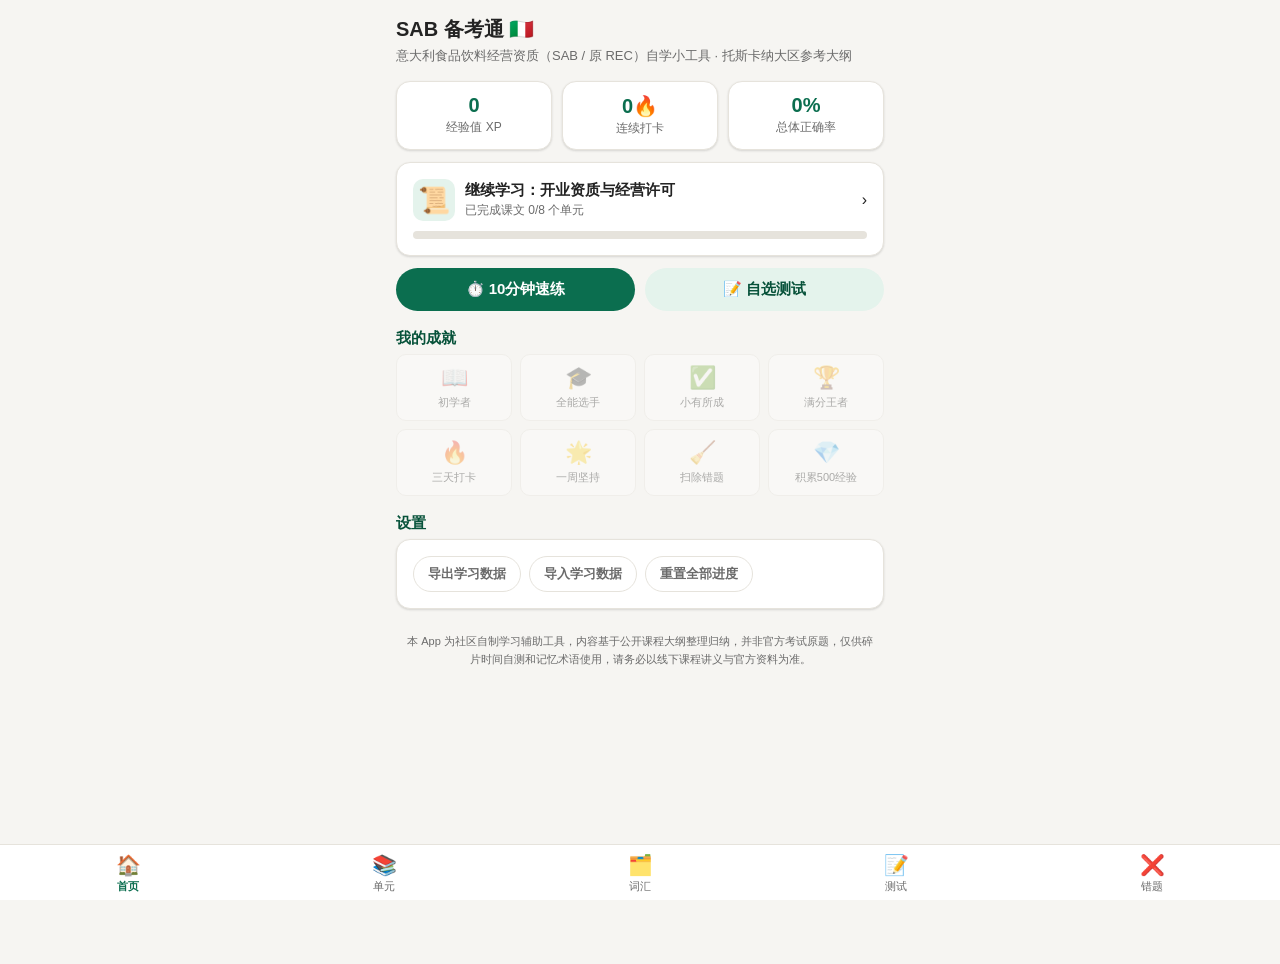
==== index.html @ dd78de37 "新增 SAB 备考通 App:意大利食品饮料经营资质自学自测工具 - 8 个单元课文讲解 + 中意术语卡片(开业资质、HACCP食品卫生、商品学、   酒精销售法规、职场安全、劳动法、民商法税务、经营" ====
<!doctype html>
<html lang="zh-CN">
<head>
  <meta charset="UTF-8" />
  <meta name="viewport" content="width=device-width, initial-scale=1, viewport-fit=cover" />
  <title>SAB 备考通 · 意大利食品饮料经营资质自测</title>
  <meta name="description" content="意大利 SAB（原REC）食品饮料经营资质自学与自测小工具：单元课文讲解、中意术语卡片、单元/混合/错题测试，自动评分，适合碎片时间学习。" />
  <meta name="theme-color" content="#0b6e4f" />
  <link rel="icon" href="icon.svg" type="image/svg+xml" />
  <link rel="apple-touch-icon" href="icon.svg" />
  <link rel="manifest" href="manifest.webmanifest" />
  <link rel="stylesheet" href="css/style.css" />
</head>
<body>
  <div id="app">
    <div class="empty-hint">正在加载…</div>
  </div>

  <script src="js/data.js"></script>
  <script src="js/storage.js"></script>
  <script src="js/quiz.js"></script>
  <script src="js/app.js"></script>
</body>
</html>
---- css/style.css ----
:root {
  --bg: #f6f5f2;
  --card: #ffffff;
  --text: #232323;
  --text-muted: #6b6b6b;
  --border: #e6e3dc;
  --primary: #0b6e4f;
  --primary-dark: #07523a;
  --primary-soft: #e4f3ec;
  --accent: #c1272d;
  --accent-soft: #fbe7e7;
  --warn: #b8860b;
  --shadow: 0 1px 3px rgba(0, 0, 0, 0.06), 0 1px 2px rgba(0, 0, 0, 0.08);
  --radius: 14px;
}

@media (prefers-color-scheme: dark) {
  :root {
    --bg: #15181a;
    --card: #1f2326;
    --text: #eceae6;
    --text-muted: #a3a3a3;
    --border: #2e3336;
    --primary: #35b787;
    --primary-dark: #2a9c72;
    --primary-soft: #12332a;
    --accent: #e5605f;
    --accent-soft: #3a2020;
    --warn: #d8a545;
    --shadow: 0 1px 3px rgba(0, 0, 0, 0.4);
  }
}

* {
  box-sizing: border-box;
}

body {
  margin: 0;
  background: var(--bg);
  color: var(--text);
  font-family: -apple-system, BlinkMacSystemFont, "Segoe UI", "PingFang SC", "Microsoft YaHei", sans-serif;
  padding-bottom: calc(64px + env(safe-area-inset-bottom));
}

#app {
  max-width: 520px;
  margin: 0 auto;
  padding: 16px 16px 24px;
  min-height: 100vh;
}

a {
  color: inherit;
}

h1, h2, h3 {
  margin: 0 0 8px;
}

.page-title {
  font-size: 20px;
  font-weight: 700;
  margin-bottom: 4px;
}

.page-sub {
  color: var(--text-muted);
  font-size: 13px;
  margin-bottom: 16px;
}

.card {
  background: var(--card);
  border: 1px solid var(--border);
  border-radius: var(--radius);
  padding: 16px;
  margin-bottom: 12px;
  box-shadow: var(--shadow);
}

.card.tappable {
  cursor: pointer;
  transition: transform 0.1s ease;
}
.card.tappable:active {
  transform: scale(0.98);
}

.row {
  display: flex;
  align-items: center;
  gap: 10px;
}

.row.between {
  justify-content: space-between;
}

.stat-row {
  display: flex;
  gap: 10px;
  margin-bottom: 12px;
}

.stat-box {
  flex: 1;
  background: var(--card);
  border: 1px solid var(--border);
  border-radius: var(--radius);
  padding: 12px;
  text-align: center;
  box-shadow: var(--shadow);
}

.stat-box .num {
  font-size: 20px;
  font-weight: 700;
  color: var(--primary);
}

.stat-box .label {
  font-size: 12px;
  color: var(--text-muted);
  margin-top: 2px;
}

.btn {
  display: inline-flex;
  align-items: center;
  justify-content: center;
  gap: 6px;
  border: none;
  border-radius: 999px;
  padding: 12px 20px;
  font-size: 15px;
  font-weight: 600;
  cursor: pointer;
  width: 100%;
  background: var(--primary);
  color: white;
}

.btn:active {
  background: var(--primary-dark);
}

.btn.secondary {
  background: var(--primary-soft);
  color: var(--primary-dark);
}

.btn.ghost {
  background: transparent;
  color: var(--text-muted);
  border: 1px solid var(--border);
}

.btn.small {
  width: auto;
  padding: 8px 14px;
  font-size: 13px;
}

.btn:disabled {
  opacity: 0.5;
  cursor: default;
}

.progress-bar {
  height: 8px;
  border-radius: 4px;
  background: var(--border);
  overflow: hidden;
}

.progress-bar > div {
  height: 100%;
  background: var(--primary);
  border-radius: 4px;
  transition: width 0.3s ease;
}

.unit-icon {
  font-size: 26px;
  width: 42px;
  height: 42px;
  display: flex;
  align-items: center;
  justify-content: center;
  background: var(--primary-soft);
  border-radius: 10px;
  flex-shrink: 0;
}

.unit-title {
  font-weight: 600;
  font-size: 15px;
}

.unit-sub {
  font-size: 12px;
  color: var(--text-muted);
  margin-top: 2px;
}

.badge-pill {
  font-size: 11px;
  padding: 2px 8px;
  border-radius: 999px;
  background: var(--primary-soft);
  color: var(--primary-dark);
  font-weight: 600;
  white-space: nowrap;
}

.section-heading {
  font-weight: 700;
  font-size: 15px;
  margin: 18px 0 6px;
  color: var(--primary-dark);
}

.section-heading:first-child {
  margin-top: 0;
}

ul.points {
  margin: 0;
  padding-left: 18px;
}

ul.points li {
  margin-bottom: 8px;
  line-height: 1.55;
  font-size: 14px;
}

.glossary-card {
  border: 1px solid var(--border);
  border-radius: 10px;
  padding: 10px 12px;
  margin-bottom: 8px;
  background: var(--card);
}

.glossary-term {
  font-weight: 700;
  color: var(--primary-dark);
  font-size: 14px;
}

.glossary-full {
  font-size: 12px;
  color: var(--text-muted);
  font-style: italic;
}

.glossary-zh {
  font-size: 13.5px;
  margin-top: 4px;
  line-height: 1.5;
}

.tag {
  font-size: 11px;
  color: var(--text-muted);
  border: 1px solid var(--border);
  border-radius: 999px;
  padding: 1px 8px;
}

.search-input {
  width: 100%;
  padding: 10px 14px;
  border-radius: 999px;
  border: 1px solid var(--border);
  background: var(--card);
  color: var(--text);
  font-size: 14px;
  margin-bottom: 12px;
}

/* ---------- Quiz ---------- */
.quiz-progress {
  font-size: 13px;
  color: var(--text-muted);
  margin-bottom: 8px;
}

.quiz-question {
  font-size: 16px;
  font-weight: 600;
  line-height: 1.5;
  margin-bottom: 16px;
}

.option-btn {
  display: block;
  width: 100%;
  text-align: left;
  padding: 12px 14px;
  border-radius: 10px;
  border: 1px solid var(--border);
  background: var(--card);
  color: var(--text);
  font-size: 14.5px;
  margin-bottom: 10px;
  cursor: pointer;
  line-height: 1.45;
}

.option-btn.correct {
  border-color: var(--primary);
  background: var(--primary-soft);
  font-weight: 600;
}

.option-btn.wrong {
  border-color: var(--accent);
  background: var(--accent-soft);
}

.option-btn:disabled {
  cursor: default;
}

.explain-box {
  background: var(--primary-soft);
  border-radius: 10px;
  padding: 12px 14px;
  font-size: 13.5px;
  line-height: 1.55;
  color: var(--text);
  margin: 10px 0 16px;
}

.result-score {
  text-align: center;
  padding: 16px 0 8px;
}

.result-score .big {
  font-size: 40px;
  font-weight: 800;
  color: var(--primary);
}

.wrong-item {
  border: 1px solid var(--border);
  border-radius: 10px;
  padding: 10px 12px;
  margin-bottom: 8px;
}

.wrong-item .q {
  font-weight: 600;
  font-size: 14px;
  margin-bottom: 4px;
}

.wrong-item .meta {
  font-size: 12px;
  color: var(--text-muted);
}

/* ---------- Bottom nav ---------- */
.tabbar {
  position: fixed;
  left: 0;
  right: 0;
  bottom: 0;
  display: flex;
  background: var(--card);
  border-top: 1px solid var(--border);
  padding-bottom: env(safe-area-inset-bottom);
  z-index: 10;
}

.tab-item {
  flex: 1;
  text-align: center;
  padding: 8px 0 6px;
  font-size: 11px;
  color: var(--text-muted);
  background: none;
  border: none;
  cursor: pointer;
}

.tab-item .icon {
  font-size: 20px;
  display: block;
  margin-bottom: 2px;
}

.tab-item.active {
  color: var(--primary);
  font-weight: 700;
}

.empty-hint {
  text-align: center;
  color: var(--text-muted);
  font-size: 13px;
  padding: 30px 10px;
}

.badge-grid {
  display: grid;
  grid-template-columns: repeat(4, 1fr);
  gap: 8px;
}

.badge-cell {
  text-align: center;
  padding: 10px 4px;
  border-radius: 10px;
  border: 1px solid var(--border);
  font-size: 11px;
  background: var(--card);
}

.badge-cell.locked {
  opacity: 0.35;
}

.badge-cell .icon {
  font-size: 22px;
  display: block;
  margin-bottom: 4px;
}

.top-actions {
  display: flex;
  gap: 8px;
  margin-bottom: 12px;
}

.footer-note {
  text-align: center;
  font-size: 11px;
  color: var(--text-muted);
  margin-top: 24px;
  line-height: 1.6;
  padding: 0 8px;
}

textarea.debug-box {
  width: 100%;
  height: 120px;
  font-family: monospace;
  font-size: 11px;
  border-radius: 8px;
  border: 1px solid var(--border);
  background: var(--card);
  color: var(--text);
  padding: 8px;
}
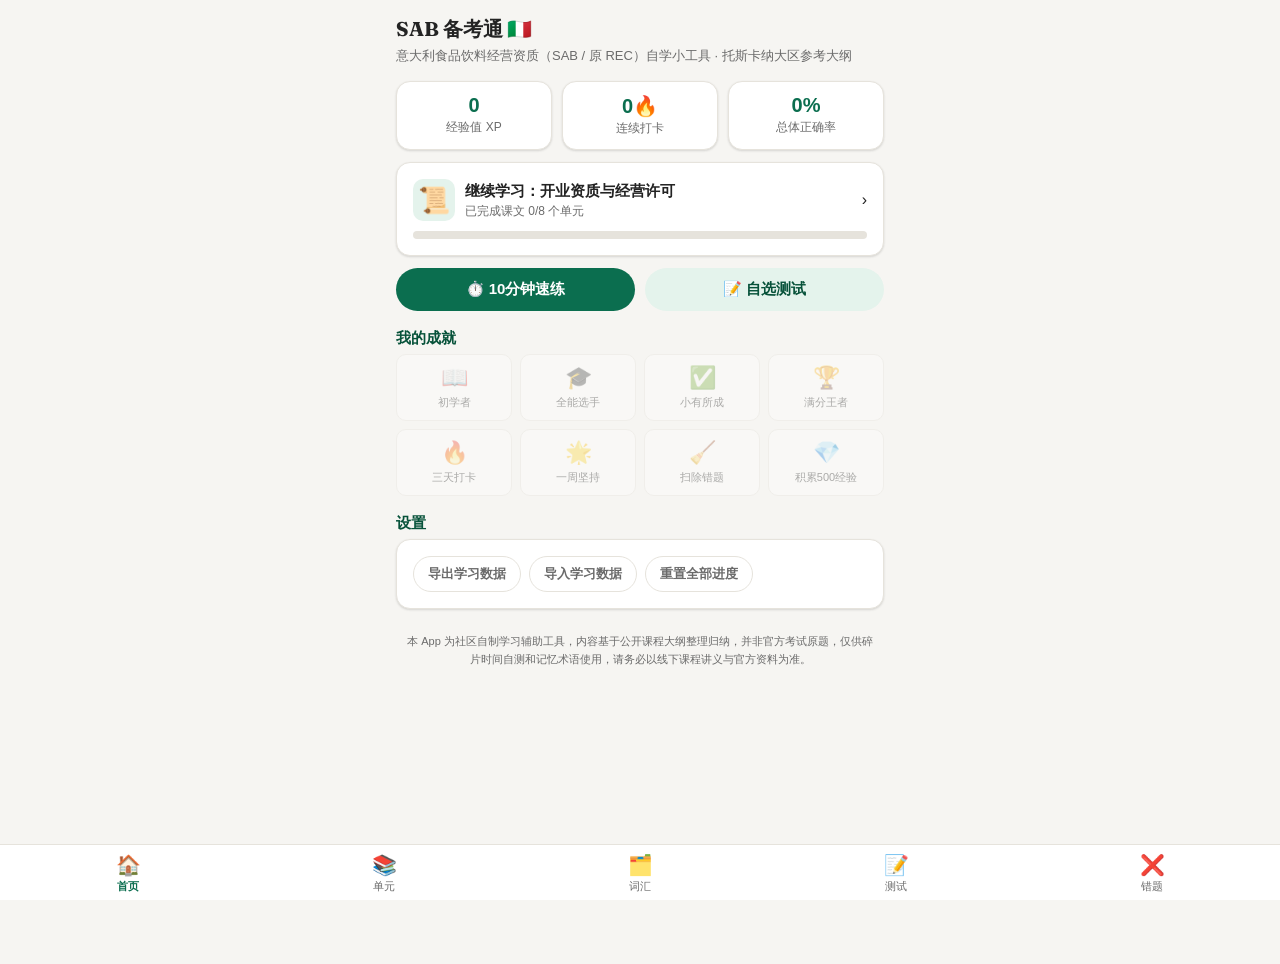
==== commit f5566679: "优化视觉细节:三态深色模式token、标题衬线字体、数字等宽 Co-Authored-By: Claude Sonnet 5 <noreply@anthropic.com> Claude-Sessio" ====
--- a/index.html
+++ b/index.html
@@ -9,6 +9,7 @@
   <link rel="icon" href="icon.svg" type="image/svg+xml" />
   <link rel="apple-touch-icon" href="icon.svg" />
   <link rel="manifest" href="manifest.webmanifest" />
+  <link rel="stylesheet" href="https://fonts.googleapis.com/css2?family=Fraunces:opsz,wght@9..144,500;9..144,700&display=swap" />
   <link rel="stylesheet" href="css/style.css" />
 </head>
 <body>
--- a/css/style.css
+++ b/css/style.css
@@ -15,7 +15,7 @@
 }
 
 @media (prefers-color-scheme: dark) {
-  :root {
+  :root:not([data-theme="light"]) {
     --bg: #15181a;
     --card: #1f2326;
     --text: #eceae6;
@@ -31,6 +31,21 @@
   }
 }
 
+:root[data-theme="dark"] {
+  --bg: #15181a;
+  --card: #1f2326;
+  --text: #eceae6;
+  --text-muted: #a3a3a3;
+  --border: #2e3336;
+  --primary: #35b787;
+  --primary-dark: #2a9c72;
+  --primary-soft: #12332a;
+  --accent: #e5605f;
+  --accent-soft: #3a2020;
+  --warn: #d8a545;
+  --shadow: 0 1px 3px rgba(0, 0, 0, 0.4);
+}
+
 * {
   box-sizing: border-box;
 }
@@ -41,6 +56,15 @@
   color: var(--text);
   font-family: -apple-system, BlinkMacSystemFont, "Segoe UI", "PingFang SC", "Microsoft YaHei", sans-serif;
   padding-bottom: calc(64px + env(safe-area-inset-bottom));
+}
+
+.page-title, .unit-title, .quiz-question, .glossary-term {
+  font-family: "Fraunces", Georgia, "Noto Serif SC", serif;
+  text-wrap: balance;
+}
+
+.num, .big {
+  font-variant-numeric: tabular-nums;
 }
 
 #app {
